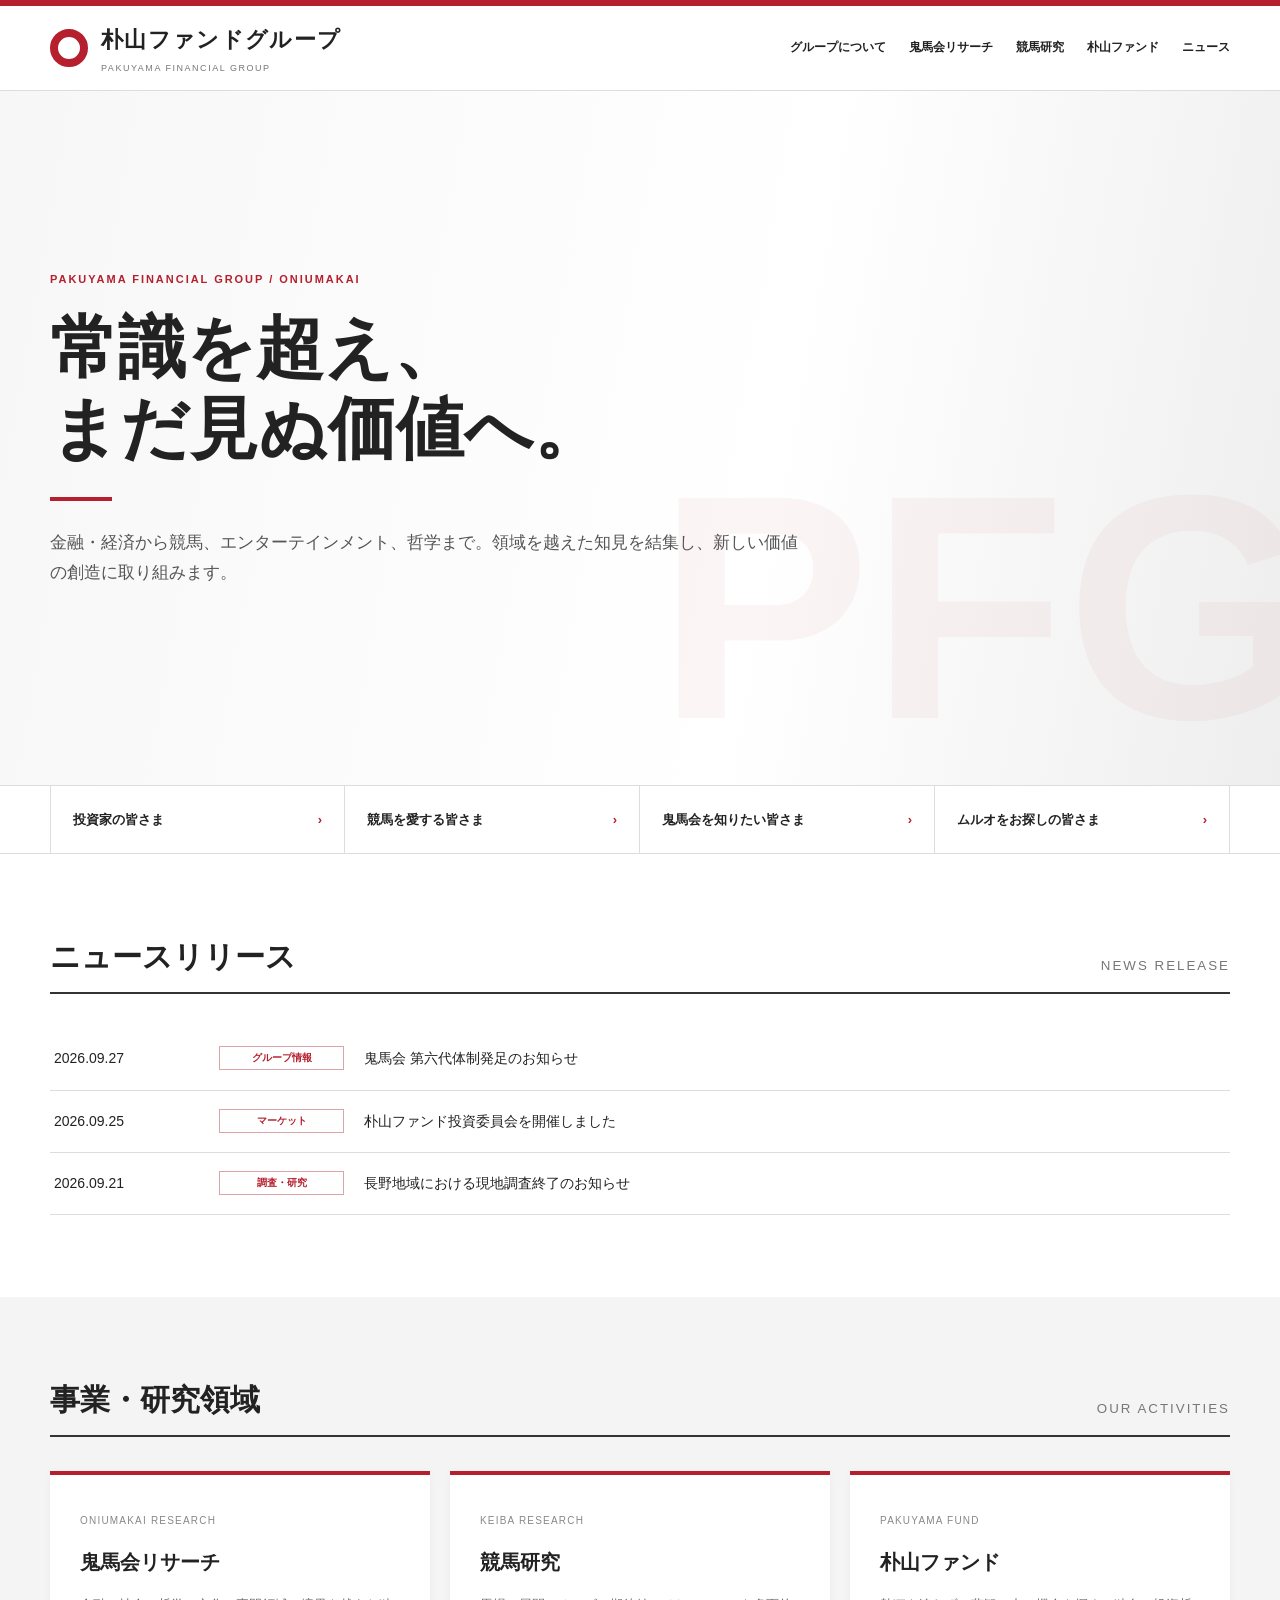
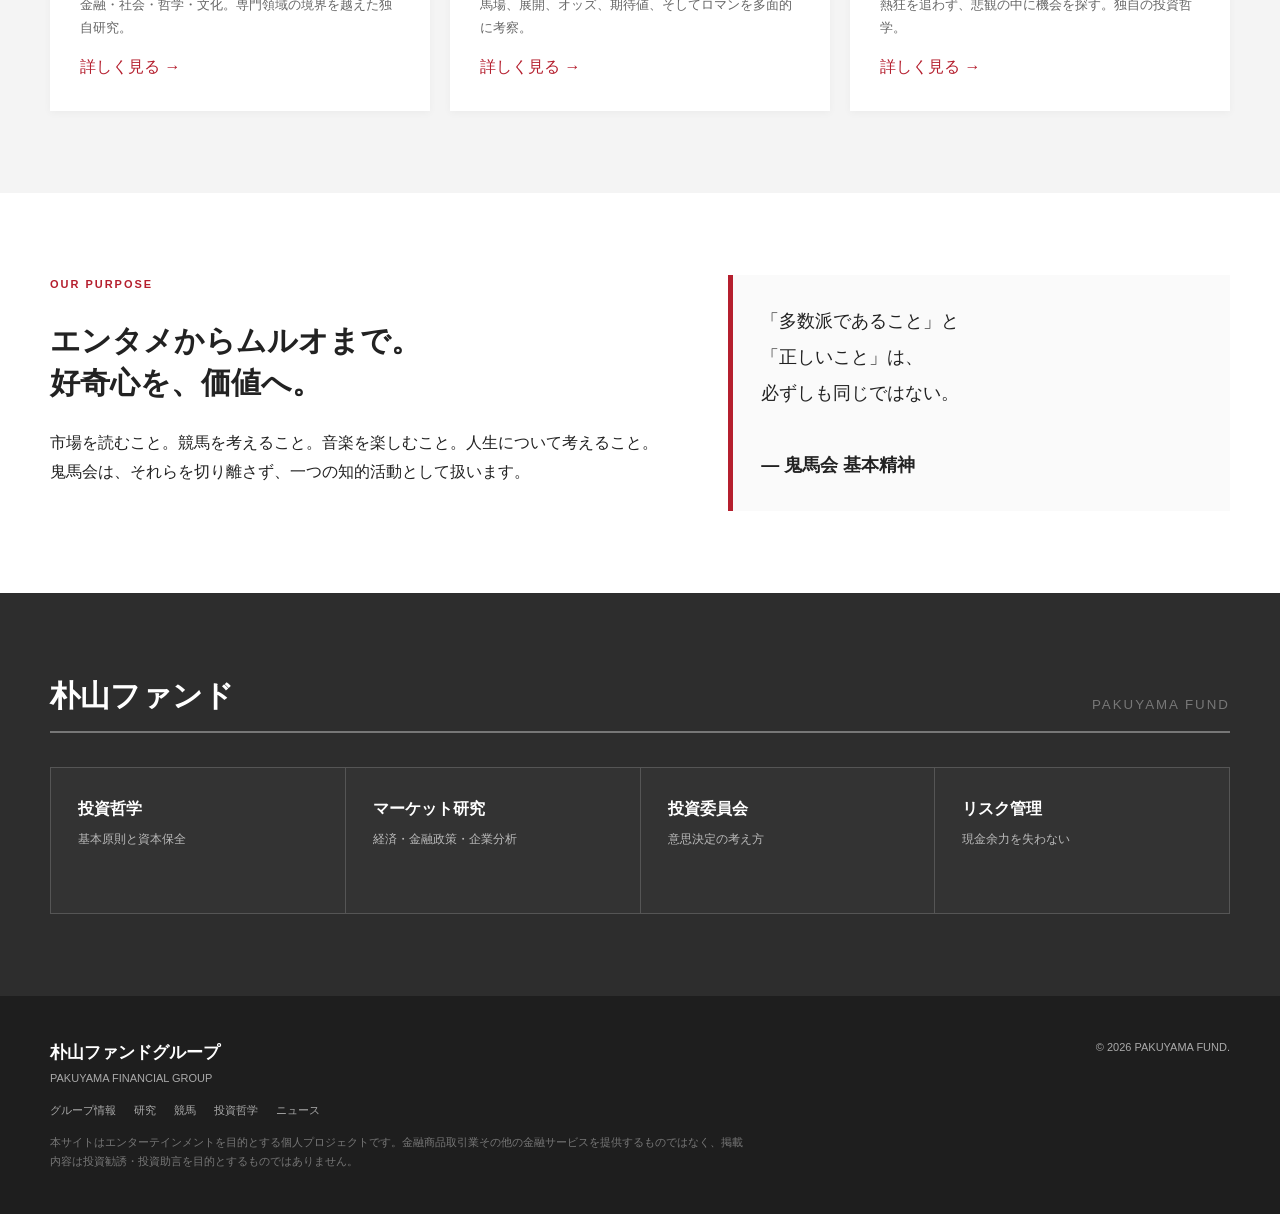
==== index.html @ 7d6de1ae "Add files via upload" ====
<!doctype html><html lang="ja"><head><meta charset="utf-8"><meta name="viewport" content="width=device-width,initial-scale=1"><title>鬼馬会 | 朴山ファンドグループ</title><link rel="stylesheet" href="style.css"></head><body><div class="topline"></div><header><div class="wrap head"><a class="logo" href="index.html"><div class="mark"></div><div><strong>朴山ファンドグループ</strong><small>PAKUYAMA FINANCIAL GROUP</small></div></a><nav class="nav"><a href="about.html">グループについて</a><a href="research.html">鬼馬会リサーチ</a><a href="keiba.html">競馬研究</a><a href="fund.html">朴山ファンド</a><a href="news.html">ニュース</a></nav><div class="mobile">MENU</div></div></header><main><section class="hero"><div class="wrap hero-inner"><div><div class="eyebrow">PAKUYAMA FINANCIAL GROUP / ONIUMAKAI</div><h1>常識を超え、<br>まだ見ぬ価値へ。</h1><div class="redline"></div><p class="lead">金融・経済から競馬、エンターテインメント、哲学まで。領域を越えた知見を結集し、新しい価値の創造に取り組みます。</p></div></div></section><div class="quick"><div class="wrap quick-grid"><a href="research.html">投資家の皆さま <span>›</span></a><a href="keiba.html">競馬を愛する皆さま <span>›</span></a><a href="about.html">鬼馬会を知りたい皆さま <span>›</span></a><a href="research.html">ムルオをお探しの皆さま <span>›</span></a></div></div><section><div class="wrap"><div class="sec-title"><h2>ニュースリリース</h2><small>NEWS RELEASE</small></div><div class="news-row"><time>2026.09.27</time><div class="tag">グループ情報</div><a href="news.html">鬼馬会 第六代体制発足のお知らせ</a></div><div class="news-row"><time>2026.09.25</time><div class="tag">マーケット</div><a href="news.html">朴山ファンド投資委員会を開催しました</a></div><div class="news-row"><time>2026.09.21</time><div class="tag">調査・研究</div><a href="news.html">長野地域における現地調査終了のお知らせ</a></div></div></section><section class="soft"><div class="wrap"><div class="sec-title"><h2>事業・研究領域</h2><small>OUR ACTIVITIES</small></div><div class="cards"><a class="card" href="research.html"><small>ONIUMAKAI RESEARCH</small><h3>鬼馬会リサーチ</h3><p>金融・社会・哲学・文化。専門領域の境界を越えた独自研究。</p><div class="arrow">詳しく見る →</div></a><a class="card" href="keiba.html"><small>KEIBA RESEARCH</small><h3>競馬研究</h3><p>馬場、展開、オッズ、期待値、そしてロマンを多面的に考察。</p><div class="arrow">詳しく見る →</div></a><a class="card" href="fund.html"><small>PAKUYAMA FUND</small><h3>朴山ファンド</h3><p>熱狂を追わず、悲観の中に機会を探す。独自の投資哲学。</p><div class="arrow">詳しく見る →</div></a></div></div></section><section><div class="wrap message"><div><div class="eyebrow">OUR PURPOSE</div><h2>エンタメからムルオまで。<br>好奇心を、価値へ。</h2><p>市場を読むこと。競馬を考えること。音楽を楽しむこと。人生について考えること。鬼馬会は、それらを切り離さず、一つの知的活動として扱います。</p></div><div class="quote">「多数派であること」と<br>「正しいこと」は、<br>必ずしも同じではない。<br><br><b>— 鬼馬会 基本精神</b></div></div></section><section class="dark"><div class="wrap"><div class="sec-title"><h2>朴山ファンド</h2><small>PAKUYAMA FUND</small></div><div class="tiles"><a class="tile" href="fund.html"><b>投資哲学</b><br><span>基本原則と資本保全</span></a><a class="tile" href="fund.html"><b>マーケット研究</b><br><span>経済・金融政策・企業分析</span></a><a class="tile" href="fund.html"><b>投資委員会</b><br><span>意思決定の考え方</span></a><a class="tile" href="fund.html"><b>リスク管理</b><br><span>現金余力を失わない</span></a></div></div></section></main><footer><div class="wrap foot"><div><strong>朴山ファンドグループ</strong><div>PAKUYAMA FINANCIAL GROUP</div><div class="footnav"><a href="about.html">グループ情報</a><a href="research.html">研究</a><a href="keiba.html">競馬</a><a href="fund.html">投資哲学</a><a href="news.html">ニュース</a></div><div class="disc">本サイトはエンターテインメントを目的とする個人プロジェクトです。金融商品取引業その他の金融サービスを提供するものではなく、掲載内容は投資勧誘・投資助言を目的とするものではありません。</div></div><div>© 2026 PAKUYAMA FUND.</div></div></footer></body></html>
---- style.css ----
:root{--red:#b51f2e;--red2:#8d1723;--ink:#222;--muted:#686868;--line:#ddd;--soft:#f4f4f4;--deep:#282828}
*{box-sizing:border-box}html{scroll-behavior:smooth}body{margin:0;color:var(--ink);font-family:-apple-system,BlinkMacSystemFont,"Segoe UI","Noto Sans JP","Yu Gothic",sans-serif;line-height:1.8;background:#fff}a{text-decoration:none;color:inherit}.wrap{width:min(1180px,calc(100% - 42px));margin:auto}.topline{height:6px;background:var(--red)}header{background:#fff;border-bottom:1px solid var(--line);position:sticky;top:0;z-index:30}.head{min-height:84px;display:flex;align-items:center;justify-content:space-between;gap:25px}.logo{display:flex;align-items:center;gap:13px}.mark{width:38px;height:38px;border:8px solid var(--red);border-radius:50%}.logo strong{font-size:22px;letter-spacing:.06em}.logo small{display:block;color:#777;font-size:9px;letter-spacing:.17em}.nav{display:flex;gap:23px;font-size:12px;font-weight:700}.nav a:hover{color:var(--red)}.hero{background:linear-gradient(100deg,#f7f7f7,#fff 60%,#eee);border-bottom:1px solid var(--line);overflow:hidden;position:relative}.hero:after{content:"PFG";position:absolute;right:-35px;bottom:-110px;font-size:320px;font-weight:900;color:rgba(181,31,46,.045)}.hero-inner{min-height:530px;display:flex;align-items:center;position:relative;z-index:1}.eyebrow{font-size:11px;font-weight:800;color:var(--red);letter-spacing:.18em}h1{font-size:clamp(42px,6vw,68px);line-height:1.2;margin:17px 0 22px;font-weight:650}h2{font-size:30px;line-height:1.4}.lead{font-size:17px;color:#555;max-width:760px}.redline{width:62px;height:4px;background:var(--red);margin:27px 0}.quick{border-bottom:1px solid var(--line)}.quick-grid{display:grid;grid-template-columns:repeat(4,1fr)}.quick a{padding:22px;border-right:1px solid var(--line);font-size:13px;font-weight:700;display:flex;justify-content:space-between}.quick a:first-child{border-left:1px solid var(--line)}.quick span,.arrow{color:var(--red)}section{padding:82px 0}.sec-title{display:flex;justify-content:space-between;align-items:end;border-bottom:2px solid #333;padding-bottom:14px;margin-bottom:34px}.sec-title h2{margin:0}.sec-title small{color:#777;letter-spacing:.15em}.news-row{display:grid;grid-template-columns:145px 125px 1fr;gap:20px;padding:18px 4px;border-bottom:1px solid var(--line);font-size:14px}.tag{color:var(--red);font-size:10px;font-weight:800;border:1px solid #d9a5aa;text-align:center;padding:2px 6px;height:max-content}.soft{background:var(--soft)}.cards{display:grid;grid-template-columns:repeat(3,1fr);gap:20px}.card{background:#fff;border-top:4px solid var(--red);padding:30px;min-height:225px;box-shadow:0 2px 8px rgba(0,0,0,.04)}.card small{color:#888;font-size:10px;letter-spacing:.12em}.card h3{font-size:20px;margin:10px 0}.card p{font-size:13px;color:#666}.dark{background:#2d2d2d;color:#fff}.dark .sec-title{border-color:#777}.dark p{color:#ccc}.tiles{display:grid;grid-template-columns:repeat(4,1fr);gap:1px;background:#555;border:1px solid #555}.tile{background:#333;padding:27px;min-height:145px}.tile span{font-size:12px;color:#bbb}.message{display:grid;grid-template-columns:1.1fr .9fr;gap:65px}.quote{background:#fafafa;border-left:5px solid var(--red);padding:28px;font-size:18px;line-height:2}.profile{border-top:1px solid var(--line)}.row{display:grid;grid-template-columns:210px 1fr;padding:16px 18px;border-bottom:1px solid var(--line)}.row b{font-size:12px;color:#666}.page-hero{padding:75px 0;background:#f5f5f5;border-bottom:1px solid var(--line)}.page-hero h1{font-size:46px;margin-bottom:10px}.breadcrumb{font-size:11px;color:#777;margin-bottom:15px}.article{max-width:850px}.article h2{margin-top:50px;border-left:5px solid var(--red);padding-left:17px}.article h3{margin-top:35px}.article p{color:#4f4f4f}.principles{counter-reset:item}.principle{display:grid;grid-template-columns:65px 1fr;padding:24px 0;border-bottom:1px solid var(--line)}.principle .n{font-size:24px;color:var(--red);font-weight:700}.notice{background:#fff7f7;border:1px solid #e6c4c7;padding:20px;font-size:12px;color:#555;margin-top:30px}footer{background:#1e1e1e;color:#aaa;padding:42px 0;font-size:11px}.foot{display:flex;justify-content:space-between;gap:30px}.foot strong{color:#fff;font-size:17px}.footnav{display:flex;gap:18px;margin-top:12px;flex-wrap:wrap}.disc{max-width:700px;color:#777;margin-top:12px}.mobile{display:none}
@media(max-width:820px){.nav{display:none}.mobile{display:block;font-size:12px;color:#777}.head{min-height:68px}.logo strong{font-size:18px}.hero-inner{min-height:480px}.hero:after{font-size:180px;bottom:-45px}.quick-grid,.cards,.tiles{grid-template-columns:1fr}.quick a{border-left:1px solid var(--line);border-bottom:1px solid var(--line)}section{padding:60px 0}.news-row{grid-template-columns:95px 1fr}.news-row a{grid-column:1/-1}.message{grid-template-columns:1fr;gap:25px}.row{grid-template-columns:1fr;gap:4px}.foot{display:block}.page-hero h1{font-size:38px}}
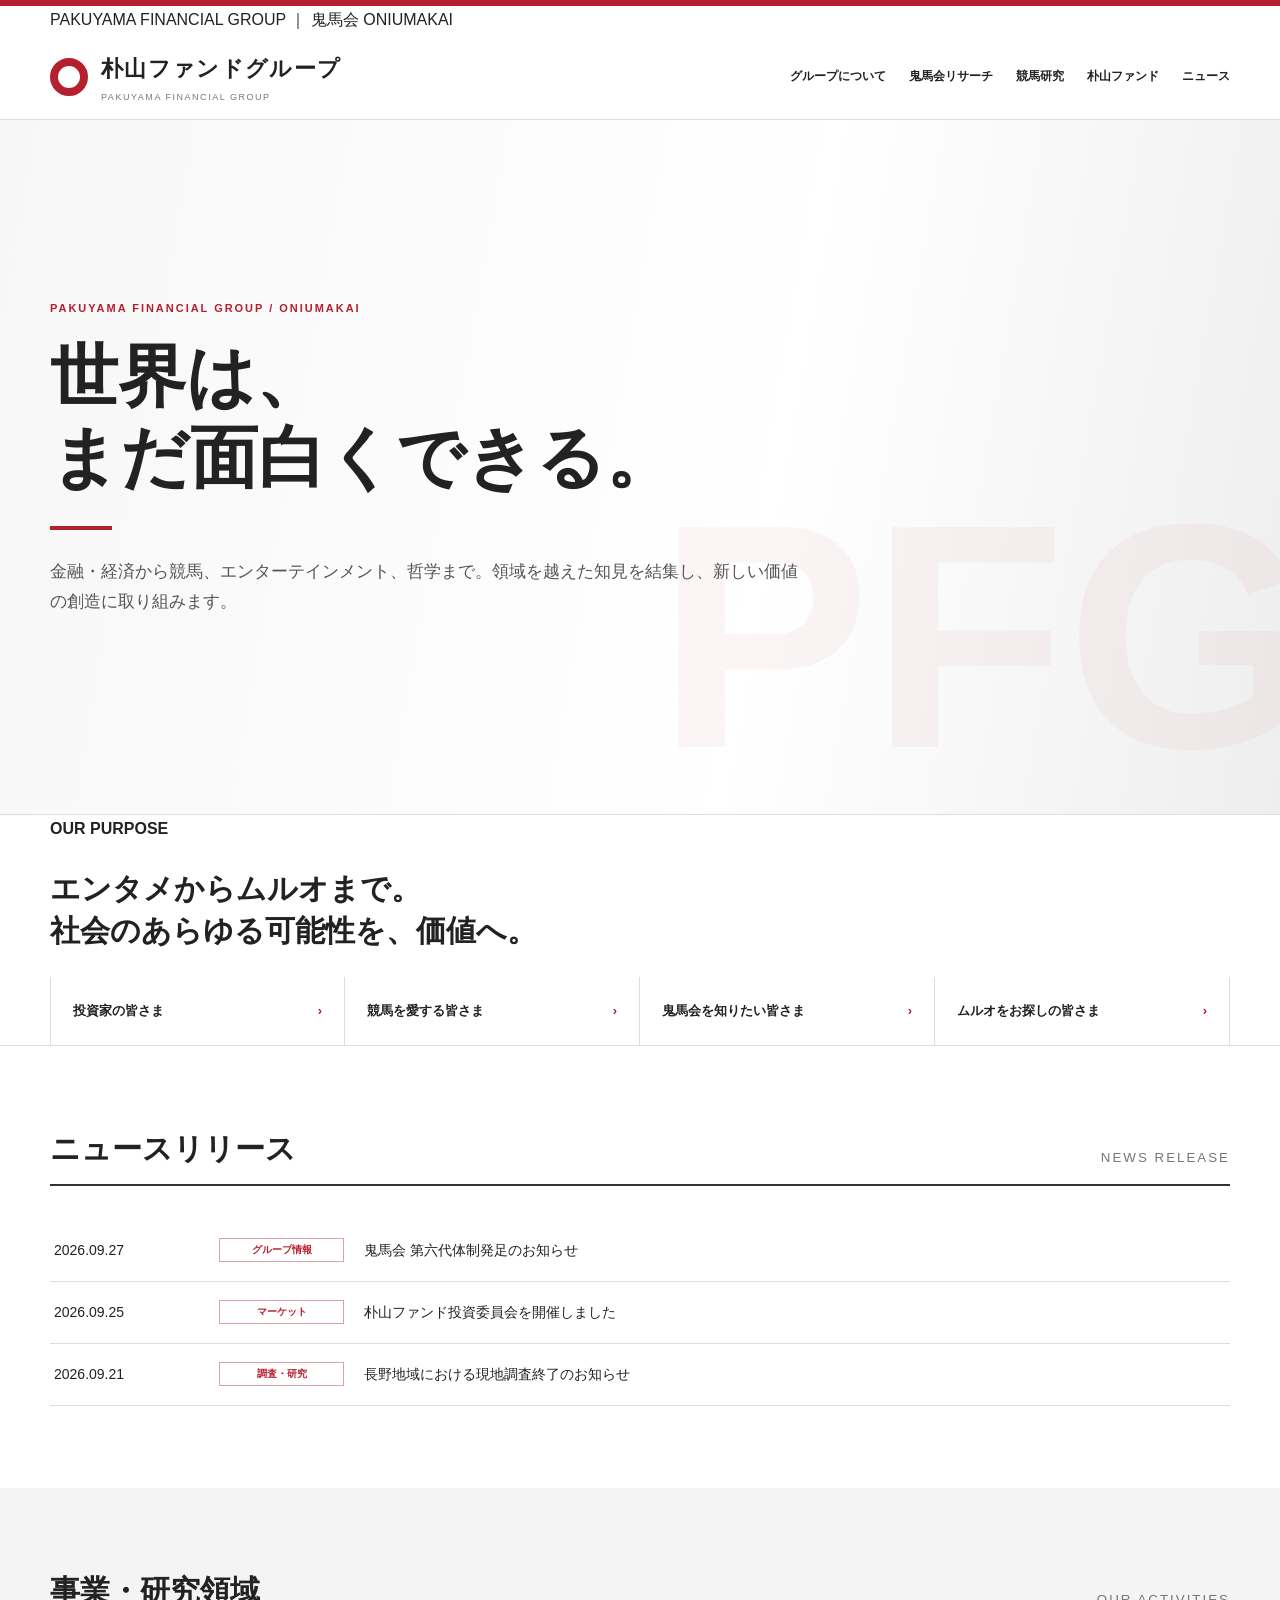
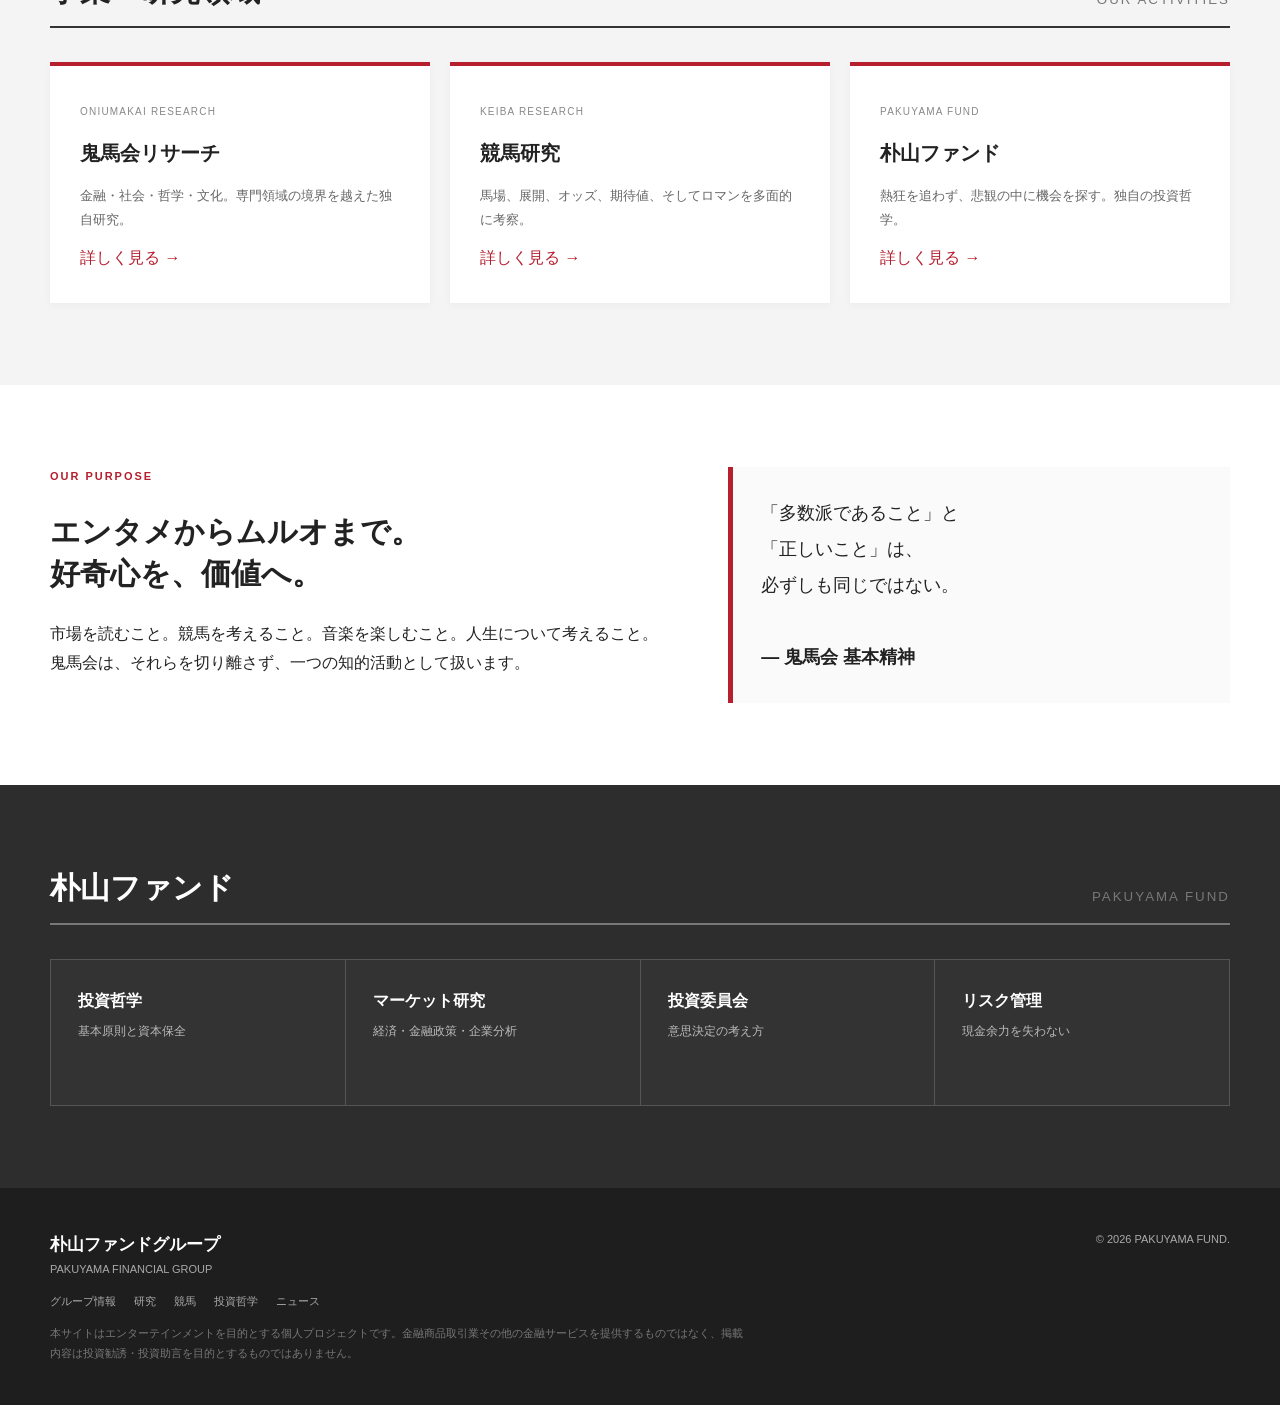
==== commit 3beabe42: "Upgrade homepage to PFG corporate v4" ====
--- a/index.html
+++ b/index.html
@@ -1 +1 @@
-<!doctype html><html lang="ja"><head><meta charset="utf-8"><meta name="viewport" content="width=device-width,initial-scale=1"><title>鬼馬会 | 朴山ファンドグループ</title><link rel="stylesheet" href="style.css"></head><body><div class="topline"></div><header><div class="wrap head"><a class="logo" href="index.html"><div class="mark"></div><div><strong>朴山ファンドグループ</strong><small>PAKUYAMA FINANCIAL GROUP</small></div></a><nav class="nav"><a href="about.html">グループについて</a><a href="research.html">鬼馬会リサーチ</a><a href="keiba.html">競馬研究</a><a href="fund.html">朴山ファンド</a><a href="news.html">ニュース</a></nav><div class="mobile">MENU</div></div></header><main><section class="hero"><div class="wrap hero-inner"><div><div class="eyebrow">PAKUYAMA FINANCIAL GROUP / ONIUMAKAI</div><h1>常識を超え、<br>まだ見ぬ価値へ。</h1><div class="redline"></div><p class="lead">金融・経済から競馬、エンターテインメント、哲学まで。領域を越えた知見を結集し、新しい価値の創造に取り組みます。</p></div></div></section><div class="quick"><div class="wrap quick-grid"><a href="research.html">投資家の皆さま <span>›</span></a><a href="keiba.html">競馬を愛する皆さま <span>›</span></a><a href="about.html">鬼馬会を知りたい皆さま <span>›</span></a><a href="research.html">ムルオをお探しの皆さま <span>›</span></a></div></div><section><div class="wrap"><div class="sec-title"><h2>ニュースリリース</h2><small>NEWS RELEASE</small></div><div class="news-row"><time>2026.09.27</time><div class="tag">グループ情報</div><a href="news.html">鬼馬会 第六代体制発足のお知らせ</a></div><div class="news-row"><time>2026.09.25</time><div class="tag">マーケット</div><a href="news.html">朴山ファンド投資委員会を開催しました</a></div><div class="news-row"><time>2026.09.21</time><div class="tag">調査・研究</div><a href="news.html">長野地域における現地調査終了のお知らせ</a></div></div></section><section class="soft"><div class="wrap"><div class="sec-title"><h2>事業・研究領域</h2><small>OUR ACTIVITIES</small></div><div class="cards"><a class="card" href="research.html"><small>ONIUMAKAI RESEARCH</small><h3>鬼馬会リサーチ</h3><p>金融・社会・哲学・文化。専門領域の境界を越えた独自研究。</p><div class="arrow">詳しく見る →</div></a><a class="card" href="keiba.html"><small>KEIBA RESEARCH</small><h3>競馬研究</h3><p>馬場、展開、オッズ、期待値、そしてロマンを多面的に考察。</p><div class="arrow">詳しく見る →</div></a><a class="card" href="fund.html"><small>PAKUYAMA FUND</small><h3>朴山ファンド</h3><p>熱狂を追わず、悲観の中に機会を探す。独自の投資哲学。</p><div class="arrow">詳しく見る →</div></a></div></div></section><section><div class="wrap message"><div><div class="eyebrow">OUR PURPOSE</div><h2>エンタメからムルオまで。<br>好奇心を、価値へ。</h2><p>市場を読むこと。競馬を考えること。音楽を楽しむこと。人生について考えること。鬼馬会は、それらを切り離さず、一つの知的活動として扱います。</p></div><div class="quote">「多数派であること」と<br>「正しいこと」は、<br>必ずしも同じではない。<br><br><b>— 鬼馬会 基本精神</b></div></div></section><section class="dark"><div class="wrap"><div class="sec-title"><h2>朴山ファンド</h2><small>PAKUYAMA FUND</small></div><div class="tiles"><a class="tile" href="fund.html"><b>投資哲学</b><br><span>基本原則と資本保全</span></a><a class="tile" href="fund.html"><b>マーケット研究</b><br><span>経済・金融政策・企業分析</span></a><a class="tile" href="fund.html"><b>投資委員会</b><br><span>意思決定の考え方</span></a><a class="tile" href="fund.html"><b>リスク管理</b><br><span>現金余力を失わない</span></a></div></div></section></main><footer><div class="wrap foot"><div><strong>朴山ファンドグループ</strong><div>PAKUYAMA FINANCIAL GROUP</div><div class="footnav"><a href="about.html">グループ情報</a><a href="research.html">研究</a><a href="keiba.html">競馬</a><a href="fund.html">投資哲学</a><a href="news.html">ニュース</a></div><div class="disc">本サイトはエンターテインメントを目的とする個人プロジェクトです。金融商品取引業その他の金融サービスを提供するものではなく、掲載内容は投資勧誘・投資助言を目的とするものではありません。</div></div><div>© 2026 PAKUYAMA FUND.</div></div></footer></body></html>+<!doctype html><html lang="ja"><head><meta charset="utf-8"><meta name="viewport" content="width=device-width,initial-scale=1"><title>鬼馬会 | 朴山ファンドグループ</title><link rel="stylesheet" href="style.css"></head><body><div class="topline"></div><div class="corpbar"><div class="wrap">PAKUYAMA FINANCIAL GROUP <span>｜ 鬼馬会 ONIUMAKAI</span></div></div><header><div class="wrap head"><a class="logo" href="index.html"><div class="mark"></div><div><strong>朴山ファンドグループ</strong><small>PAKUYAMA FINANCIAL GROUP</small></div></a><nav class="nav"><a href="about.html">グループについて</a><a href="research.html">鬼馬会リサーチ</a><a href="keiba.html">競馬研究</a><a href="fund.html">朴山ファンド</a><a href="news.html">ニュース</a></nav><div class="mobile">MENU</div></div></header><main><section class="hero mega"><div class="wrap hero-inner"><div><div class="eyebrow">PAKUYAMA FINANCIAL GROUP / ONIUMAKAI</div><h1>世界は、<br>まだ面白くできる。</h1><div class="redline"></div><p class="lead">金融・経済から競馬、エンターテインメント、哲学まで。領域を越えた知見を結集し、新しい価値の創造に取り組みます。</p></div></div></section><div class="group-message"><div class="wrap"><b>OUR PURPOSE</b><h2>エンタメからムルオまで。<br>社会のあらゆる可能性を、価値へ。</h2></div></div><div class="quick"><div class="wrap quick-grid"><a href="research.html">投資家の皆さま <span>›</span></a><a href="keiba.html">競馬を愛する皆さま <span>›</span></a><a href="about.html">鬼馬会を知りたい皆さま <span>›</span></a><a href="research.html">ムルオをお探しの皆さま <span>›</span></a></div></div><section><div class="wrap"><div class="sec-title"><h2>ニュースリリース</h2><small>NEWS RELEASE</small></div><div class="news-row"><time>2026.09.27</time><div class="tag">グループ情報</div><a href="news.html">鬼馬会 第六代体制発足のお知らせ</a></div><div class="news-row"><time>2026.09.25</time><div class="tag">マーケット</div><a href="news.html">朴山ファンド投資委員会を開催しました</a></div><div class="news-row"><time>2026.09.21</time><div class="tag">調査・研究</div><a href="news.html">長野地域における現地調査終了のお知らせ</a></div></div></section><section class="soft"><div class="wrap"><div class="sec-title"><h2>事業・研究領域</h2><small>OUR ACTIVITIES</small></div><div class="cards"><a class="card" href="research.html"><small>ONIUMAKAI RESEARCH</small><h3>鬼馬会リサーチ</h3><p>金融・社会・哲学・文化。専門領域の境界を越えた独自研究。</p><div class="arrow">詳しく見る →</div></a><a class="card" href="keiba.html"><small>KEIBA RESEARCH</small><h3>競馬研究</h3><p>馬場、展開、オッズ、期待値、そしてロマンを多面的に考察。</p><div class="arrow">詳しく見る →</div></a><a class="card" href="fund.html"><small>PAKUYAMA FUND</small><h3>朴山ファンド</h3><p>熱狂を追わず、悲観の中に機会を探す。独自の投資哲学。</p><div class="arrow">詳しく見る →</div></a></div></div></section><section><div class="wrap message"><div><div class="eyebrow">OUR PURPOSE</div><h2>エンタメからムルオまで。<br>好奇心を、価値へ。</h2><p>市場を読むこと。競馬を考えること。音楽を楽しむこと。人生について考えること。鬼馬会は、それらを切り離さず、一つの知的活動として扱います。</p></div><div class="quote">「多数派であること」と<br>「正しいこと」は、<br>必ずしも同じではない。<br><br><b>— 鬼馬会 基本精神</b></div></div></section><section class="dark"><div class="wrap"><div class="sec-title"><h2>朴山ファンド</h2><small>PAKUYAMA FUND</small></div><div class="tiles"><a class="tile" href="fund.html"><b>投資哲学</b><br><span>基本原則と資本保全</span></a><a class="tile" href="fund.html"><b>マーケット研究</b><br><span>経済・金融政策・企業分析</span></a><a class="tile" href="fund.html"><b>投資委員会</b><br><span>意思決定の考え方</span></a><a class="tile" href="fund.html"><b>リスク管理</b><br><span>現金余力を失わない</span></a></div></div></section></main><footer><div class="wrap foot"><div><strong>朴山ファンドグループ</strong><div>PAKUYAMA FINANCIAL GROUP</div><div class="footnav"><a href="about.html">グループ情報</a><a href="research.html">研究</a><a href="keiba.html">競馬</a><a href="fund.html">投資哲学</a><a href="news.html">ニュース</a></div><div class="disc">本サイトはエンターテインメントを目的とする個人プロジェクトです。金融商品取引業その他の金融サービスを提供するものではなく、掲載内容は投資勧誘・投資助言を目的とするものではありません。</div></div><div>© 2026 PAKUYAMA FUND.</div></div></footer></body></html>
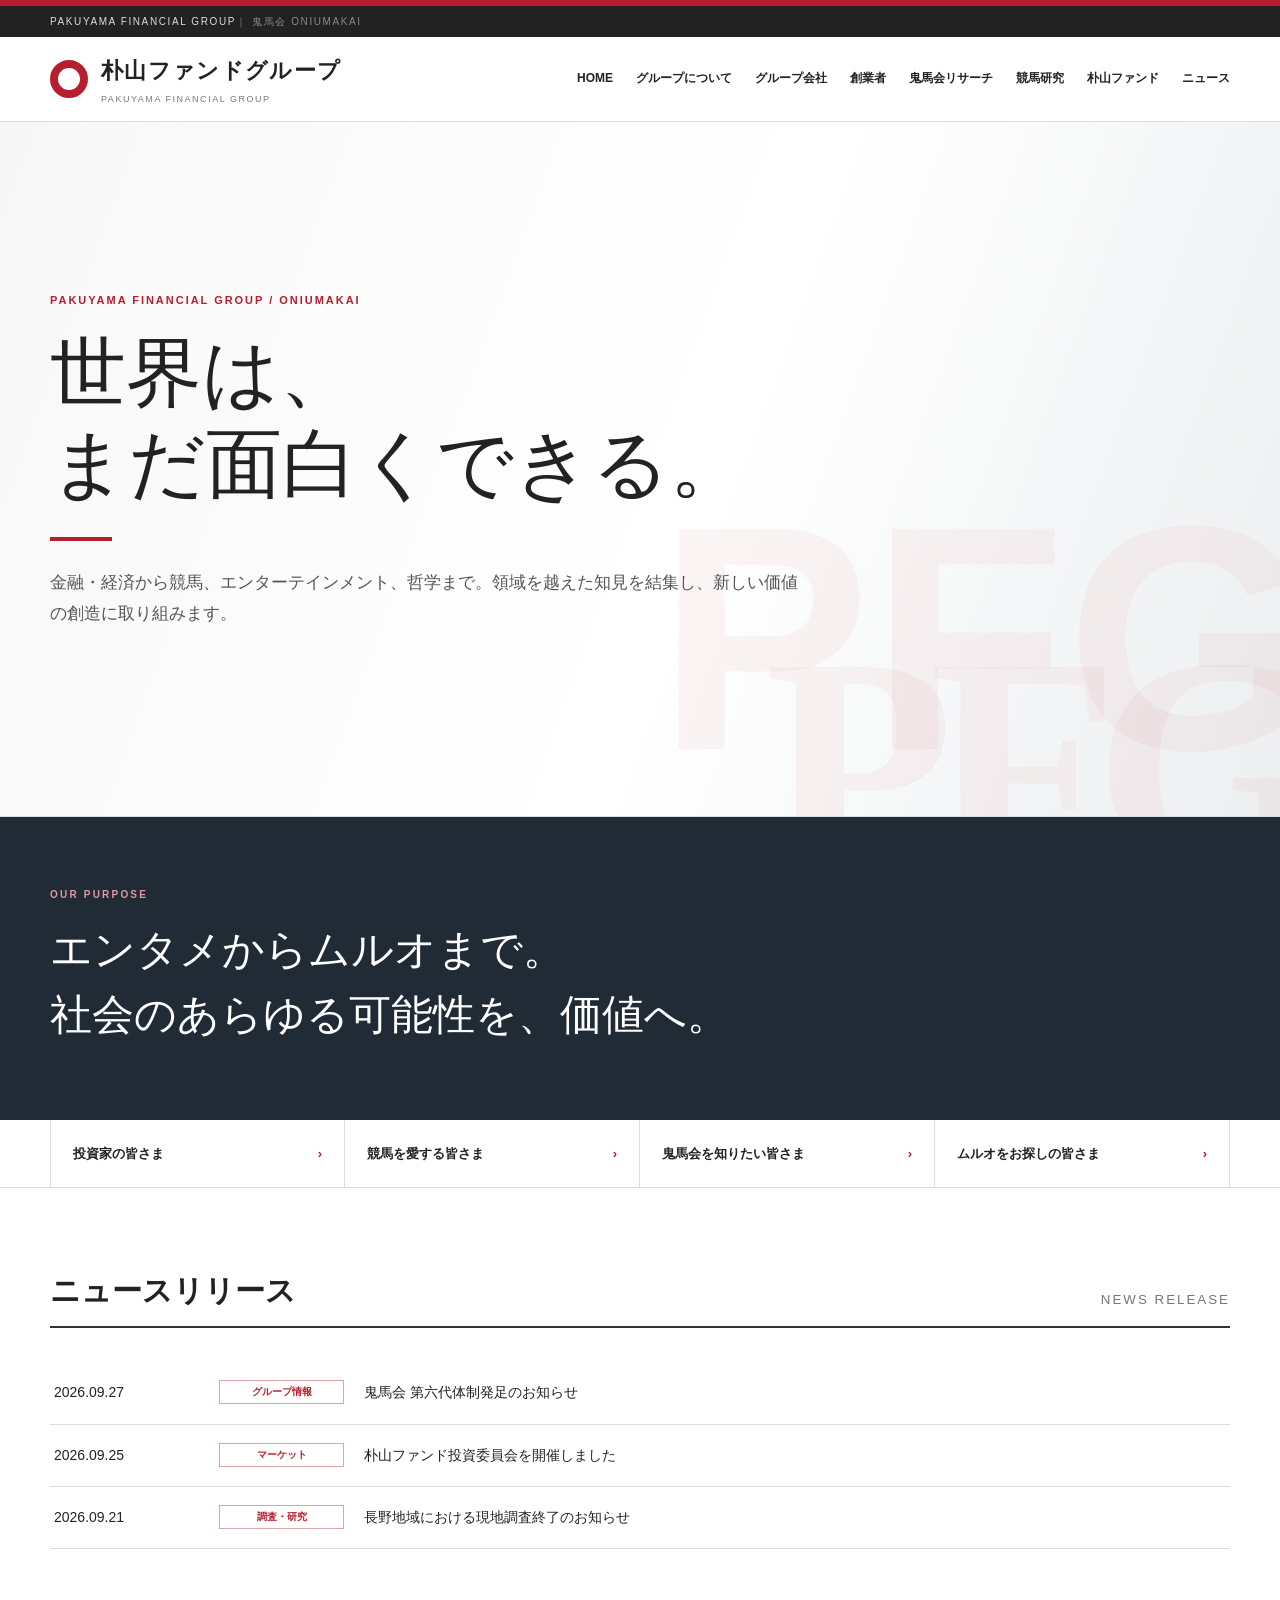
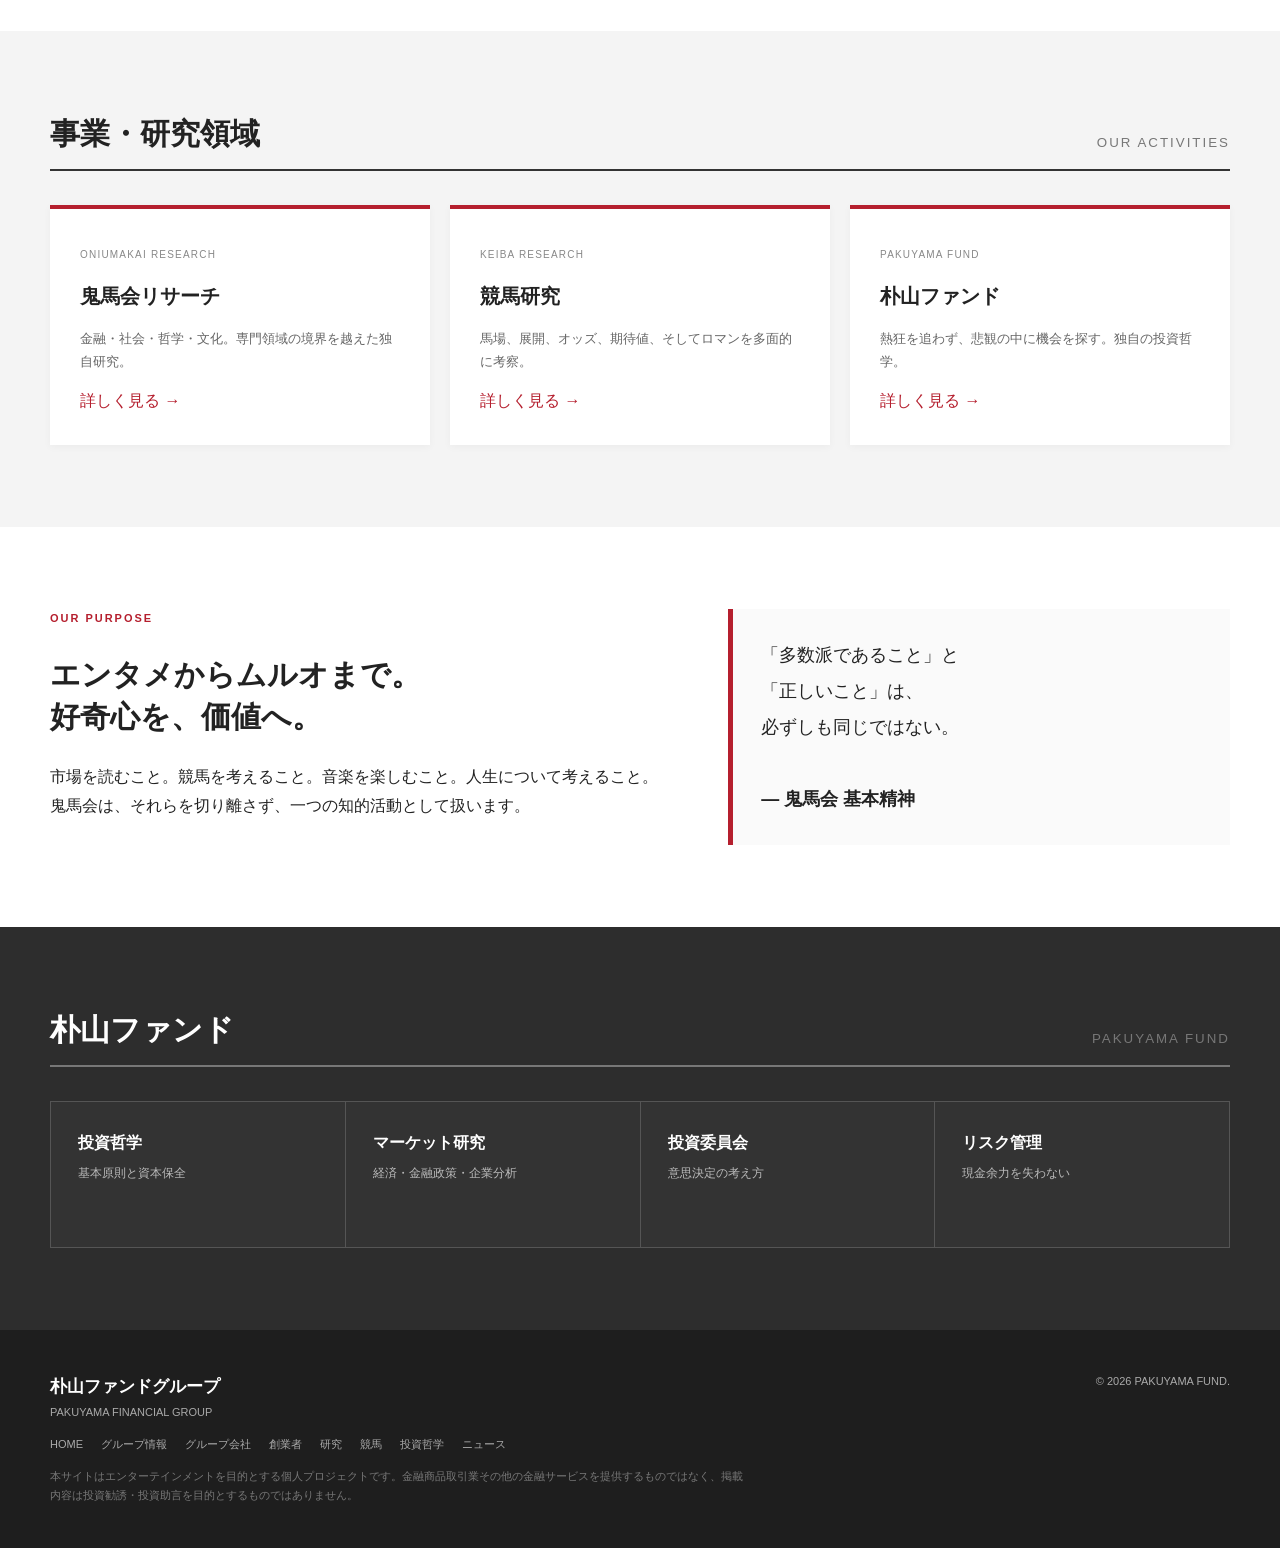
==== commit 2e3e0d7a: "Unify site navigation on index.html" ====
--- a/index.html
+++ b/index.html
@@ -1 +1 @@
-<!doctype html><html lang="ja"><head><meta charset="utf-8"><meta name="viewport" content="width=device-width,initial-scale=1"><title>鬼馬会 | 朴山ファンドグループ</title><link rel="stylesheet" href="style.css"></head><body><div class="topline"></div><div class="corpbar"><div class="wrap">PAKUYAMA FINANCIAL GROUP <span>｜ 鬼馬会 ONIUMAKAI</span></div></div><header><div class="wrap head"><a class="logo" href="index.html"><div class="mark"></div><div><strong>朴山ファンドグループ</strong><small>PAKUYAMA FINANCIAL GROUP</small></div></a><nav class="nav"><a href="about.html">グループについて</a><a href="research.html">鬼馬会リサーチ</a><a href="keiba.html">競馬研究</a><a href="fund.html">朴山ファンド</a><a href="news.html">ニュース</a></nav><div class="mobile">MENU</div></div></header><main><section class="hero mega"><div class="wrap hero-inner"><div><div class="eyebrow">PAKUYAMA FINANCIAL GROUP / ONIUMAKAI</div><h1>世界は、<br>まだ面白くできる。</h1><div class="redline"></div><p class="lead">金融・経済から競馬、エンターテインメント、哲学まで。領域を越えた知見を結集し、新しい価値の創造に取り組みます。</p></div></div></section><div class="group-message"><div class="wrap"><b>OUR PURPOSE</b><h2>エンタメからムルオまで。<br>社会のあらゆる可能性を、価値へ。</h2></div></div><div class="quick"><div class="wrap quick-grid"><a href="research.html">投資家の皆さま <span>›</span></a><a href="keiba.html">競馬を愛する皆さま <span>›</span></a><a href="about.html">鬼馬会を知りたい皆さま <span>›</span></a><a href="research.html">ムルオをお探しの皆さま <span>›</span></a></div></div><section><div class="wrap"><div class="sec-title"><h2>ニュースリリース</h2><small>NEWS RELEASE</small></div><div class="news-row"><time>2026.09.27</time><div class="tag">グループ情報</div><a href="news.html">鬼馬会 第六代体制発足のお知らせ</a></div><div class="news-row"><time>2026.09.25</time><div class="tag">マーケット</div><a href="news.html">朴山ファンド投資委員会を開催しました</a></div><div class="news-row"><time>2026.09.21</time><div class="tag">調査・研究</div><a href="news.html">長野地域における現地調査終了のお知らせ</a></div></div></section><section class="soft"><div class="wrap"><div class="sec-title"><h2>事業・研究領域</h2><small>OUR ACTIVITIES</small></div><div class="cards"><a class="card" href="research.html"><small>ONIUMAKAI RESEARCH</small><h3>鬼馬会リサーチ</h3><p>金融・社会・哲学・文化。専門領域の境界を越えた独自研究。</p><div class="arrow">詳しく見る →</div></a><a class="card" href="keiba.html"><small>KEIBA RESEARCH</small><h3>競馬研究</h3><p>馬場、展開、オッズ、期待値、そしてロマンを多面的に考察。</p><div class="arrow">詳しく見る →</div></a><a class="card" href="fund.html"><small>PAKUYAMA FUND</small><h3>朴山ファンド</h3><p>熱狂を追わず、悲観の中に機会を探す。独自の投資哲学。</p><div class="arrow">詳しく見る →</div></a></div></div></section><section><div class="wrap message"><div><div class="eyebrow">OUR PURPOSE</div><h2>エンタメからムルオまで。<br>好奇心を、価値へ。</h2><p>市場を読むこと。競馬を考えること。音楽を楽しむこと。人生について考えること。鬼馬会は、それらを切り離さず、一つの知的活動として扱います。</p></div><div class="quote">「多数派であること」と<br>「正しいこと」は、<br>必ずしも同じではない。<br><br><b>— 鬼馬会 基本精神</b></div></div></section><section class="dark"><div class="wrap"><div class="sec-title"><h2>朴山ファンド</h2><small>PAKUYAMA FUND</small></div><div class="tiles"><a class="tile" href="fund.html"><b>投資哲学</b><br><span>基本原則と資本保全</span></a><a class="tile" href="fund.html"><b>マーケット研究</b><br><span>経済・金融政策・企業分析</span></a><a class="tile" href="fund.html"><b>投資委員会</b><br><span>意思決定の考え方</span></a><a class="tile" href="fund.html"><b>リスク管理</b><br><span>現金余力を失わない</span></a></div></div></section></main><footer><div class="wrap foot"><div><strong>朴山ファンドグループ</strong><div>PAKUYAMA FINANCIAL GROUP</div><div class="footnav"><a href="about.html">グループ情報</a><a href="research.html">研究</a><a href="keiba.html">競馬</a><a href="fund.html">投資哲学</a><a href="news.html">ニュース</a></div><div class="disc">本サイトはエンターテインメントを目的とする個人プロジェクトです。金融商品取引業その他の金融サービスを提供するものではなく、掲載内容は投資勧誘・投資助言を目的とするものではありません。</div></div><div>© 2026 PAKUYAMA FUND.</div></div></footer></body></html>+<!doctype html><html lang="ja"><head><meta charset="utf-8"><meta name="viewport" content="width=device-width,initial-scale=1"><title>鬼馬会 | 朴山ファンドグループ</title><link rel="stylesheet" href="style.css"></head><body><div class="topline"></div><div class="corpbar"><div class="wrap">PAKUYAMA FINANCIAL GROUP <span>｜ 鬼馬会 ONIUMAKAI</span></div></div><header><div class="wrap head"><a class="logo" href="index.html"><div class="mark"></div><div><strong>朴山ファンドグループ</strong><small>PAKUYAMA FINANCIAL GROUP</small></div></a><nav class="nav"><a href="index.html">HOME</a><a href="about.html">グループについて</a><a href="group.html">グループ会社</a><a href="founder.html">創業者</a><a href="research.html">鬼馬会リサーチ</a><a href="keiba.html">競馬研究</a><a href="fund.html">朴山ファンド</a><a href="news.html">ニュース</a></nav><div class="mobile">MENU</div></div></header><main><section class="hero mega"><div class="wrap hero-inner"><div><div class="eyebrow">PAKUYAMA FINANCIAL GROUP / ONIUMAKAI</div><h1>世界は、<br>まだ面白くできる。</h1><div class="redline"></div><p class="lead">金融・経済から競馬、エンターテインメント、哲学まで。領域を越えた知見を結集し、新しい価値の創造に取り組みます。</p></div></div></section><div class="group-message"><div class="wrap"><b>OUR PURPOSE</b><h2>エンタメからムルオまで。<br>社会のあらゆる可能性を、価値へ。</h2></div></div><div class="quick"><div class="wrap quick-grid"><a href="research.html">投資家の皆さま <span>›</span></a><a href="keiba.html">競馬を愛する皆さま <span>›</span></a><a href="about.html">鬼馬会を知りたい皆さま <span>›</span></a><a href="research.html">ムルオをお探しの皆さま <span>›</span></a></div></div><section><div class="wrap"><div class="sec-title"><h2>ニュースリリース</h2><small>NEWS RELEASE</small></div><div class="news-row"><time>2026.09.27</time><div class="tag">グループ情報</div><a href="news.html">鬼馬会 第六代体制発足のお知らせ</a></div><div class="news-row"><time>2026.09.25</time><div class="tag">マーケット</div><a href="news.html">朴山ファンド投資委員会を開催しました</a></div><div class="news-row"><time>2026.09.21</time><div class="tag">調査・研究</div><a href="news.html">長野地域における現地調査終了のお知らせ</a></div></div></section><section class="soft"><div class="wrap"><div class="sec-title"><h2>事業・研究領域</h2><small>OUR ACTIVITIES</small></div><div class="cards"><a class="card" href="research.html"><small>ONIUMAKAI RESEARCH</small><h3>鬼馬会リサーチ</h3><p>金融・社会・哲学・文化。専門領域の境界を越えた独自研究。</p><div class="arrow">詳しく見る →</div></a><a class="card" href="keiba.html"><small>KEIBA RESEARCH</small><h3>競馬研究</h3><p>馬場、展開、オッズ、期待値、そしてロマンを多面的に考察。</p><div class="arrow">詳しく見る →</div></a><a class="card" href="fund.html"><small>PAKUYAMA FUND</small><h3>朴山ファンド</h3><p>熱狂を追わず、悲観の中に機会を探す。独自の投資哲学。</p><div class="arrow">詳しく見る →</div></a></div></div></section><section><div class="wrap message"><div><div class="eyebrow">OUR PURPOSE</div><h2>エンタメからムルオまで。<br>好奇心を、価値へ。</h2><p>市場を読むこと。競馬を考えること。音楽を楽しむこと。人生について考えること。鬼馬会は、それらを切り離さず、一つの知的活動として扱います。</p></div><div class="quote">「多数派であること」と<br>「正しいこと」は、<br>必ずしも同じではない。<br><br><b>— 鬼馬会 基本精神</b></div></div></section><section class="dark"><div class="wrap"><div class="sec-title"><h2>朴山ファンド</h2><small>PAKUYAMA FUND</small></div><div class="tiles"><a class="tile" href="fund.html"><b>投資哲学</b><br><span>基本原則と資本保全</span></a><a class="tile" href="fund.html"><b>マーケット研究</b><br><span>経済・金融政策・企業分析</span></a><a class="tile" href="fund.html"><b>投資委員会</b><br><span>意思決定の考え方</span></a><a class="tile" href="fund.html"><b>リスク管理</b><br><span>現金余力を失わない</span></a></div></div></section></main><footer><div class="wrap foot"><div><strong>朴山ファンドグループ</strong><div>PAKUYAMA FINANCIAL GROUP</div><div class="footnav"><a href="index.html">HOME</a><a href="about.html">グループ情報</a><a href="group.html">グループ会社</a><a href="founder.html">創業者</a><a href="research.html">研究</a><a href="keiba.html">競馬</a><a href="fund.html">投資哲学</a><a href="news.html">ニュース</a></div><div class="disc">本サイトはエンターテインメントを目的とする個人プロジェクトです。金融商品取引業その他の金融サービスを提供するものではなく、掲載内容は投資勧誘・投資助言を目的とするものではありません。</div></div><div>© 2026 PAKUYAMA FUND.</div></div></footer></body></html>
--- a/style.css
+++ b/style.css
@@ -2,3 +2,34 @@
 :root{--red:#b51f2e;--red2:#8d1723;--ink:#222;--muted:#686868;--line:#ddd;--soft:#f4f4f4;--deep:#282828}
 *{box-sizing:border-box}html{scroll-behavior:smooth}body{margin:0;color:var(--ink);font-family:-apple-system,BlinkMacSystemFont,"Segoe UI","Noto Sans JP","Yu Gothic",sans-serif;line-height:1.8;background:#fff}a{text-decoration:none;color:inherit}.wrap{width:min(1180px,calc(100% - 42px));margin:auto}.topline{height:6px;background:var(--red)}header{background:#fff;border-bottom:1px solid var(--line);position:sticky;top:0;z-index:30}.head{min-height:84px;display:flex;align-items:center;justify-content:space-between;gap:25px}.logo{display:flex;align-items:center;gap:13px}.mark{width:38px;height:38px;border:8px solid var(--red);border-radius:50%}.logo strong{font-size:22px;letter-spacing:.06em}.logo small{display:block;color:#777;font-size:9px;letter-spacing:.17em}.nav{display:flex;gap:23px;font-size:12px;font-weight:700}.nav a:hover{color:var(--red)}.hero{background:linear-gradient(100deg,#f7f7f7,#fff 60%,#eee);border-bottom:1px solid var(--line);overflow:hidden;position:relative}.hero:after{content:"PFG";position:absolute;right:-35px;bottom:-110px;font-size:320px;font-weight:900;color:rgba(181,31,46,.045)}.hero-inner{min-height:530px;display:flex;align-items:center;position:relative;z-index:1}.eyebrow{font-size:11px;font-weight:800;color:var(--red);letter-spacing:.18em}h1{font-size:clamp(42px,6vw,68px);line-height:1.2;margin:17px 0 22px;font-weight:650}h2{font-size:30px;line-height:1.4}.lead{font-size:17px;color:#555;max-width:760px}.redline{width:62px;height:4px;background:var(--red);margin:27px 0}.quick{border-bottom:1px solid var(--line)}.quick-grid{display:grid;grid-template-columns:repeat(4,1fr)}.quick a{padding:22px;border-right:1px solid var(--line);font-size:13px;font-weight:700;display:flex;justify-content:space-between}.quick a:first-child{border-left:1px solid var(--line)}.quick span,.arrow{color:var(--red)}section{padding:82px 0}.sec-title{display:flex;justify-content:space-between;align-items:end;border-bottom:2px solid #333;padding-bottom:14px;margin-bottom:34px}.sec-title h2{margin:0}.sec-title small{color:#777;letter-spacing:.15em}.news-row{display:grid;grid-template-columns:145px 125px 1fr;gap:20px;padding:18px 4px;border-bottom:1px solid var(--line);font-size:14px}.tag{color:var(--red);font-size:10px;font-weight:800;border:1px solid #d9a5aa;text-align:center;padding:2px 6px;height:max-content}.soft{background:var(--soft)}.cards{display:grid;grid-template-columns:repeat(3,1fr);gap:20px}.card{background:#fff;border-top:4px solid var(--red);padding:30px;min-height:225px;box-shadow:0 2px 8px rgba(0,0,0,.04)}.card small{color:#888;font-size:10px;letter-spacing:.12em}.card h3{font-size:20px;margin:10px 0}.card p{font-size:13px;color:#666}.dark{background:#2d2d2d;color:#fff}.dark .sec-title{border-color:#777}.dark p{color:#ccc}.tiles{display:grid;grid-template-columns:repeat(4,1fr);gap:1px;background:#555;border:1px solid #555}.tile{background:#333;padding:27px;min-height:145px}.tile span{font-size:12px;color:#bbb}.message{display:grid;grid-template-columns:1.1fr .9fr;gap:65px}.quote{background:#fafafa;border-left:5px solid var(--red);padding:28px;font-size:18px;line-height:2}.profile{border-top:1px solid var(--line)}.row{display:grid;grid-template-columns:210px 1fr;padding:16px 18px;border-bottom:1px solid var(--line)}.row b{font-size:12px;color:#666}.page-hero{padding:75px 0;background:#f5f5f5;border-bottom:1px solid var(--line)}.page-hero h1{font-size:46px;margin-bottom:10px}.breadcrumb{font-size:11px;color:#777;margin-bottom:15px}.article{max-width:850px}.article h2{margin-top:50px;border-left:5px solid var(--red);padding-left:17px}.article h3{margin-top:35px}.article p{color:#4f4f4f}.principles{counter-reset:item}.principle{display:grid;grid-template-columns:65px 1fr;padding:24px 0;border-bottom:1px solid var(--line)}.principle .n{font-size:24px;color:var(--red);font-weight:700}.notice{background:#fff7f7;border:1px solid #e6c4c7;padding:20px;font-size:12px;color:#555;margin-top:30px}footer{background:#1e1e1e;color:#aaa;padding:42px 0;font-size:11px}.foot{display:flex;justify-content:space-between;gap:30px}.foot strong{color:#fff;font-size:17px}.footnav{display:flex;gap:18px;margin-top:12px;flex-wrap:wrap}.disc{max-width:700px;color:#777;margin-top:12px}.mobile{display:none}
 @media(max-width:820px){.nav{display:none}.mobile{display:block;font-size:12px;color:#777}.head{min-height:68px}.logo strong{font-size:18px}.hero-inner{min-height:480px}.hero:after{font-size:180px;bottom:-45px}.quick-grid,.cards,.tiles{grid-template-columns:1fr}.quick a{border-left:1px solid var(--line);border-bottom:1px solid var(--line)}section{padding:60px 0}.news-row{grid-template-columns:95px 1fr}.news-row a{grid-column:1/-1}.message{grid-template-columns:1fr;gap:25px}.row{grid-template-columns:1fr;gap:4px}.foot{display:block}.page-hero h1{font-size:38px}}
+
+.corpbar{background:#222;color:#ddd;font-size:10px;letter-spacing:.16em}.corpbar .wrap{height:31px;display:flex;align-items:center}.corpbar span{color:#888}
+.hero.mega{min-height:620px;background:linear-gradient(110deg,#f7f7f7 0%,#fff 55%,#eceeef 100%);position:relative;overflow:hidden}
+.hero.mega:before{content:"PFG";position:absolute;right:-30px;bottom:-105px;font:900 310px/1 Georgia,serif;color:rgba(181,31,46,.045);letter-spacing:-.08em}
+.hero.mega h1{font-family:Georgia,"Yu Mincho",serif;font-weight:500;font-size:clamp(48px,6vw,76px)}
+.group-message{background:#202b36;color:#fff;padding:62px 0}.group-message b{font-size:10px;letter-spacing:.22em;color:#d99aa2}.group-message h2{font-family:Georgia,"Yu Mincho",serif;font-weight:500;font-size:clamp(27px,4vw,42px);line-height:1.55;margin:10px 0}
+.card{transition:.2s}.card:hover{transform:translateY(-3px);box-shadow:0 14px 35px rgba(0,0,0,.09)}
+@media(max-width:800px){.corpbar{display:none}.hero.mega{min-height:540px}.hero.mega:before{font-size:180px;bottom:-45px}}
+
+.page-accent{width:64px;height:3px;background:var(--red);margin-top:22px}
+.page-hero{background:linear-gradient(110deg,#f5f5f5,#fff 65%,#eef0f1);position:relative;overflow:hidden}
+.page-hero:after{content:"PFG";position:absolute;right:2%;bottom:-45px;font:900 130px/1 Georgia,serif;color:rgba(176,24,43,.04)}
+
+.philosophy-box{margin:25px 0 55px;padding:42px 46px;background:#f7f5f2;border-top:4px solid var(--red)}
+.philosophy-kicker,.ceo-title small{font-size:10px;font-weight:800;letter-spacing:.2em;color:var(--red)}
+.philosophy-box h3,.ceo-title h3{font-family:Georgia,"Yu Mincho",serif;font-size:30px;line-height:1.55;font-weight:500;margin:10px 0 22px}
+.philosophy-line{margin-top:28px;padding-top:22px;border-top:1px solid #d8d2ca;font-family:"Yu Mincho",serif;font-size:16px}
+.ceo-message{margin:25px 0 60px;padding:10px 0 10px 34px;border-left:1px solid #bbb}
+.ceo-message p{line-height:2.05}
+.ceo-sign{margin-top:38px;text-align:right}.ceo-sign span{display:block;font-size:11px;color:#777}.ceo-sign b{display:block;margin-top:5px;font-family:"Yu Mincho",serif;font-size:21px;font-weight:500}
+@media(max-width:800px){.philosophy-box{padding:28px 24px}.philosophy-box h3,.ceo-title h3{font-size:25px}.ceo-message{padding-left:20px}}
+
+.founder-page{background:#fff}.founder-hero{padding:0;background:linear-gradient(110deg,#07111c,#13283b);color:#fff;overflow:hidden}.founder-grid{min-height:570px;display:grid;grid-template-columns:1.1fr .9fr;align-items:center;gap:60px}.founder-hero h1{font-family:"Yu Mincho",Georgia,serif;font-weight:500;font-size:58px;margin:15px 0}.founder-catch{font-family:"Yu Mincho",serif;font-size:34px;line-height:1.6}.founder-hero p:not(.founder-catch){color:#c7d0d7;max-width:650px}.founder-portrait{height:440px;border:1px solid rgba(255,255,255,.18);background:radial-gradient(circle at 50% 32%,#5d6670 0,#273544 30%,#0a131d 72%);display:flex;flex-direction:column;align-items:center;justify-content:center;box-shadow:0 30px 80px rgba(0,0,0,.35)}.portrait-monogram{width:180px;height:180px;border:1px solid #b89562;border-radius:50%;display:flex;align-items:center;justify-content:center;font:500 92px/1 "Yu Mincho",serif;color:#d9c29e}.portrait-caption{text-align:center;margin-top:30px;letter-spacing:.16em;font-size:10px;color:#aaa}.portrait-caption b{font-size:15px;color:#fff}.founder-quote{background:#f4efe6;padding:52px 0;border-bottom:1px solid #ded4c5}.founder-quote p{font:500 27px/1.8 "Yu Mincho",serif;margin:0}.founder-quote b{display:block;margin-top:12px;color:#7b6546}.history{margin:35px 0 70px;border-left:1px solid #bbb}.history-item{position:relative;padding:5px 0 32px 42px}.history-item:before{content:"";position:absolute;left:-6px;top:9px;width:11px;height:11px;border-radius:50%;background:#777}.history-item time{font-size:11px;font-weight:800;letter-spacing:.08em;color:#8c6b3f}.history-item h3{font:500 23px/1.4 "Yu Mincho",serif;margin:5px 0}.history-item p{margin:0}.history-item.highlight{background:#f8f4ed;padding:25px 28px 28px 42px}.history-item.highlight:before{background:var(--red)}.founder-profile{margin-top:65px;padding:42px;background:#101b26;color:#fff;display:grid;grid-template-columns:1fr 170px;gap:40px;align-items:center}.founder-profile small{color:#c8a36b;letter-spacing:.18em}.founder-profile p{color:#c7d0d7}.founder-seal{width:145px;height:145px;border:1px solid #c8a36b;border-radius:50%;display:flex;flex-direction:column;align-items:center;justify-content:center;font:600 35px Georgia,serif;color:#c8a36b}.founder-seal span{font-size:8px;letter-spacing:.18em;margin-top:5px}@media(max-width:820px){.founder-grid{grid-template-columns:1fr;min-height:auto;padding:70px 0}.founder-hero h1{font-size:44px}.founder-catch{font-size:27px}.founder-portrait{height:300px}.founder-profile{grid-template-columns:1fr}.founder-seal{display:none}}
+
+.founder-portrait.photo{position:relative;overflow:hidden;background:#0b1117;min-height:500px}
+.founder-portrait.photo img{display:block;width:100%;height:500px;object-fit:cover;object-position:center 18%;filter:saturate(.82) contrast(1.04)}
+.founder-portrait.photo .portrait-caption{position:absolute;left:0;right:0;bottom:0;padding:22px 26px;color:#fff;background:linear-gradient(transparent,rgba(0,0,0,.88));font-size:11px;letter-spacing:.16em}
+.founder-portrait.photo .portrait-caption b{font-size:15px;letter-spacing:.05em}
+@media(max-width:800px){.founder-portrait.photo,.founder-portrait.photo img{min-height:0;height:390px}}
+
+.group-intro{max-width:820px;margin-bottom:65px}.group-intro small{color:var(--red);font-weight:800;letter-spacing:.2em}.group-intro h2{font-family:"Yu Mincho",serif;font-size:35px;font-weight:500}.company-section{margin:65px 0}.company-section>h2{font-size:23px;border-bottom:2px solid #222;padding-bottom:13px}.company-grid{display:grid;grid-template-columns:repeat(2,1fr);gap:18px}.company-grid article{padding:28px;border:1px solid #ddd;background:#fff;min-height:190px}.company-grid article>b{font-size:10px;color:var(--red);letter-spacing:.14em}.company-grid h3{margin:8px 0;font-size:19px}.company-grid p{font-size:13px;color:#666}.company-grid .flagship{background:#182430;color:#fff;border-color:#182430}.company-grid .flagship p{color:#cbd2d8}.company-grid .flagship span{font-size:9px;letter-spacing:.14em;color:#d5a1a7}.security{padding:35px;background:#f2f4f5}@media(max-width:800px){.company-grid{grid-template-columns:1fr}.security{padding:22px}.group-intro h2{font-size:28px}}
